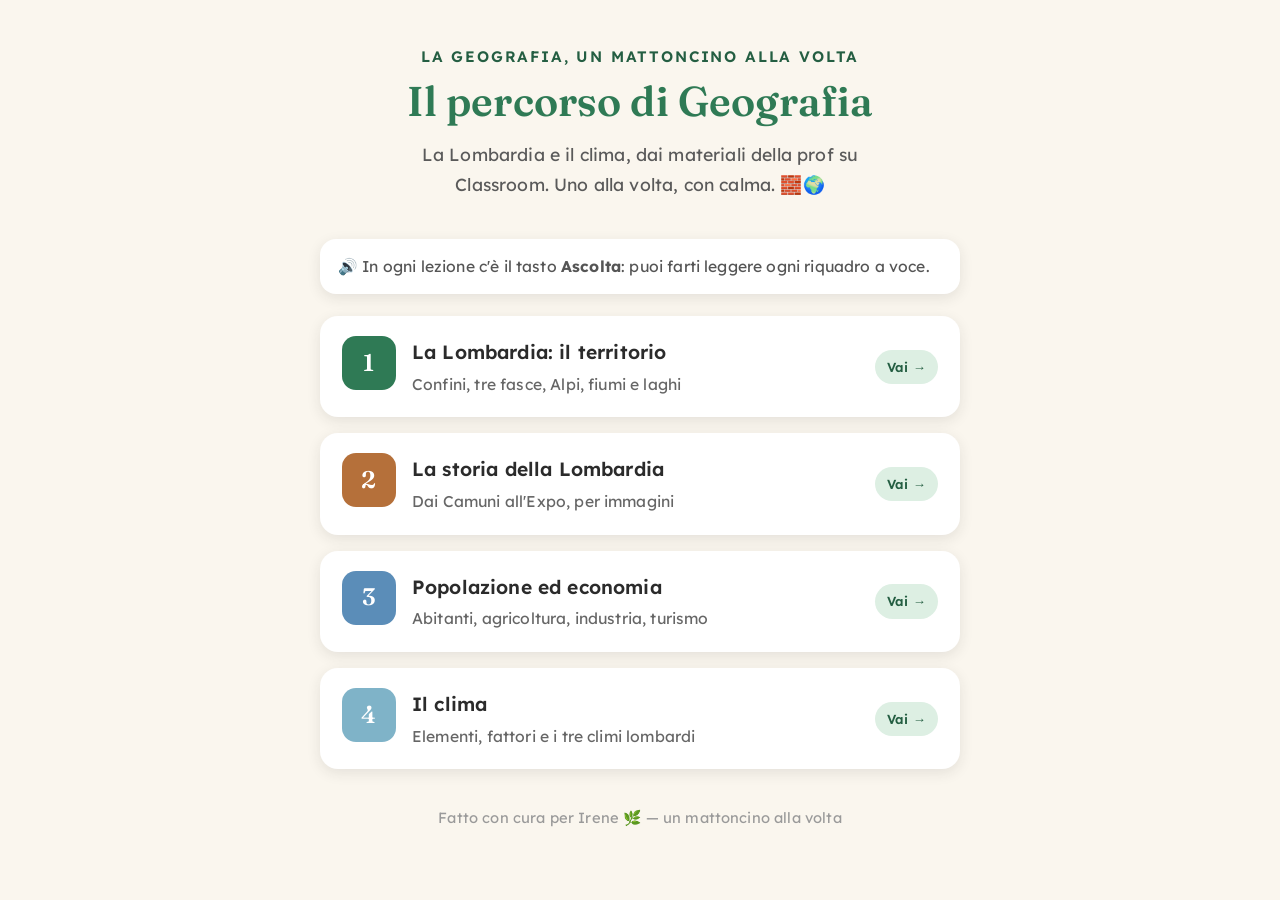
==== index.html @ 4c2436dd "Geografia di Irene: 4 mattoncini (territorio, storia, popolazione ed economia, clima) Fatti sui PDF " ====
<!DOCTYPE html>
<html lang="it">
<head>
<meta charset="UTF-8">
<meta name="viewport" content="width=device-width, initial-scale=1.0">
<title>Geografia di Irene — Percorso</title>
<link rel="manifest" href="manifest.json">
<meta name="theme-color" content="#FAF6EE">
<meta name="apple-mobile-web-app-capable" content="yes">
<meta name="apple-mobile-web-app-status-bar-style" content="default">
<meta name="apple-mobile-web-app-title" content="Geografia di Irene">
<link rel="apple-touch-icon" href="icon-180.png">
<link rel="icon" type="image/png" sizes="192x192" href="icon-192.png">
<link rel="preconnect" href="https://fonts.googleapis.com">
<link rel="preconnect" href="https://fonts.gstatic.com" crossorigin>
<link href="https://fonts.googleapis.com/css2?family=Lexend:wght@400;500;600;700&family=Fraunces:opsz,wght@9..144,500;9..144,600&display=swap" rel="stylesheet">
<style>
  :root{
    --crema:#FAF6EE; --inchiostro:#2B2B2B;
    --accent:#2F7A55; --accent-scuro:#245E42;
    --azzurro:#7FB3C8; --verde:#5BA17A; --giallo:#E0A82E;
    --ombra:rgba(43,43,43,0.10);
  }
  *{margin:0;padding:0;box-sizing:border-box;}
  body{font-family:'Lexend',sans-serif;background:var(--crema);color:var(--inchiostro);
    line-height:1.7;letter-spacing:0.01em;padding:24px 16px 60px;min-height:100vh;}
  .wrap{max-width:640px;margin:0 auto;}
  header{text-align:center;margin:20px 0 40px;}
  .occhiello{font-size:0.95rem;font-weight:600;color:var(--accent-scuro);
    text-transform:uppercase;letter-spacing:0.12em;margin-bottom:8px;}
  h1{font-family:'Fraunces',serif;font-weight:600;font-size:2.6rem;line-height:1.15;margin-bottom:14px;color:var(--accent);}
  .sub{font-size:1.1rem;color:#5a5a5a;max-width:460px;margin:0 auto;}
  .step{display:flex;align-items:stretch;gap:16px;text-decoration:none;color:inherit;
    background:#fff;border-radius:18px;padding:18px 20px;margin-bottom:16px;
    box-shadow:0 4px 14px var(--ombra);border:2px solid transparent;
    transition:transform .15s ease,box-shadow .15s ease,border-color .15s ease;}
  .step:hover{transform:translateY(-3px);box-shadow:0 10px 24px var(--ombra);border-color:var(--accent);}
  .num{flex-shrink:0;width:54px;height:54px;border-radius:14px;display:flex;align-items:center;
    justify-content:center;font-family:'Fraunces',serif;font-size:1.5rem;font-weight:600;color:#fff;}
  .c1{background:var(--accent);} .c2{background:#B5703A;} .c3{background:#5B8DB8;} .c4{background:var(--azzurro);}
  .info{flex:1;min-width:0;}
  .info h2{font-size:1.2rem;font-weight:600;margin-bottom:2px;}
  .info p{font-size:0.98rem;color:#666;}
  .badge{flex-shrink:0;align-self:center;font-size:0.82rem;font-weight:600;
    padding:6px 12px;border-radius:99px;white-space:nowrap;background:#DDEFE3;color:var(--accent-scuro);}
  .nota{background:#fff;border-radius:16px;padding:14px 18px;margin:0 0 22px;box-shadow:0 4px 14px var(--ombra);font-size:0.98rem;color:#555;}
  footer{text-align:center;margin-top:36px;font-size:0.92rem;color:#9a9a9a;}
</style>
</head>
<body>
<div class="wrap">
  <header>
    <div class="occhiello">La geografia, un mattoncino alla volta</div>
    <h1>Il percorso di Geografia</h1>
    <p class="sub">La Lombardia e il clima, dai materiali della prof su Classroom. Uno alla volta, con calma. 🧱🌍</p>
  </header>

  <div class="nota">🔊 In ogni lezione c'è il tasto <b>Ascolta</b>: puoi farti leggere ogni riquadro a voce.</div>

  <a class="step" href="lombardia.html">
    <div class="num c1">1</div>
    <div class="info"><h2>La Lombardia: il territorio</h2><p>Confini, tre fasce, Alpi, fiumi e laghi</p></div>
    <span class="badge">Vai →</span>
  </a>

  <a class="step" href="storia.html">
    <div class="num c2">2</div>
    <div class="info"><h2>La storia della Lombardia</h2><p>Dai Camuni all'Expo, per immagini</p></div>
    <span class="badge">Vai →</span>
  </a>

  <a class="step" href="economia.html">
    <div class="num c3">3</div>
    <div class="info"><h2>Popolazione ed economia</h2><p>Abitanti, agricoltura, industria, turismo</p></div>
    <span class="badge">Vai →</span>
  </a>

  <a class="step" href="clima.html">
    <div class="num c4">4</div>
    <div class="info"><h2>Il clima</h2><p>Elementi, fattori e i tre climi lombardi</p></div>
    <span class="badge">Vai →</span>
  </a>

  <footer>Fatto con cura per Irene 🌿 — un mattoncino alla volta</footer>
</div>

<script>
  if ('serviceWorker' in navigator) {
    navigator.serviceWorker.register('./service-worker.js');
  }
</script>
</body>
</html>
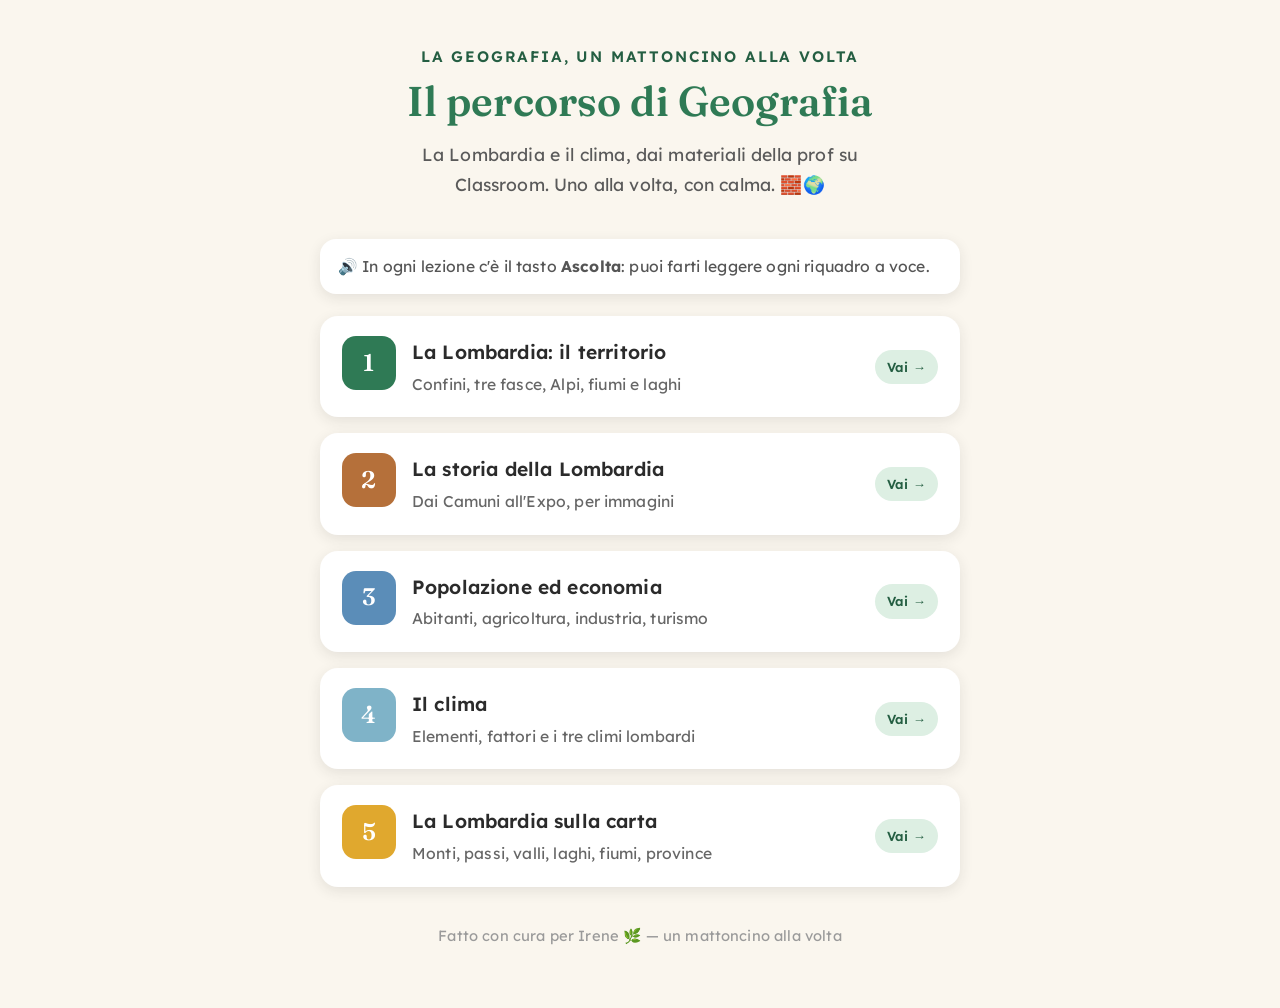
==== commit 15734383: "Mattoncino 5 "La Lombardia sulla carta" + audio + allenamento + cache v4 Dai due PDF nuovi della pro" ====
--- a/index.html
+++ b/index.html
@@ -37,7 +37,7 @@
   .step:hover{transform:translateY(-3px);box-shadow:0 10px 24px var(--ombra);border-color:var(--accent);}
   .num{flex-shrink:0;width:54px;height:54px;border-radius:14px;display:flex;align-items:center;
     justify-content:center;font-family:'Fraunces',serif;font-size:1.5rem;font-weight:600;color:#fff;}
-  .c1{background:var(--accent);} .c2{background:#B5703A;} .c3{background:#5B8DB8;} .c4{background:var(--azzurro);}
+  .c1{background:var(--accent);} .c2{background:#B5703A;} .c3{background:#5B8DB8;} .c4{background:var(--azzurro);} .c5{background:var(--giallo);}
   .info{flex:1;min-width:0;}
   .info h2{font-size:1.2rem;font-weight:600;margin-bottom:2px;}
   .info p{font-size:0.98rem;color:#666;}
@@ -81,6 +81,12 @@
     <span class="badge">Vai →</span>
   </a>
 
+  <a class="step" href="carta.html">
+    <div class="num c5">5</div>
+    <div class="info"><h2>La Lombardia sulla carta</h2><p>Monti, passi, valli, laghi, fiumi, province</p></div>
+    <span class="badge">Vai →</span>
+  </a>
+
   <footer>Fatto con cura per Irene 🌿 — un mattoncino alla volta</footer>
 </div>
 
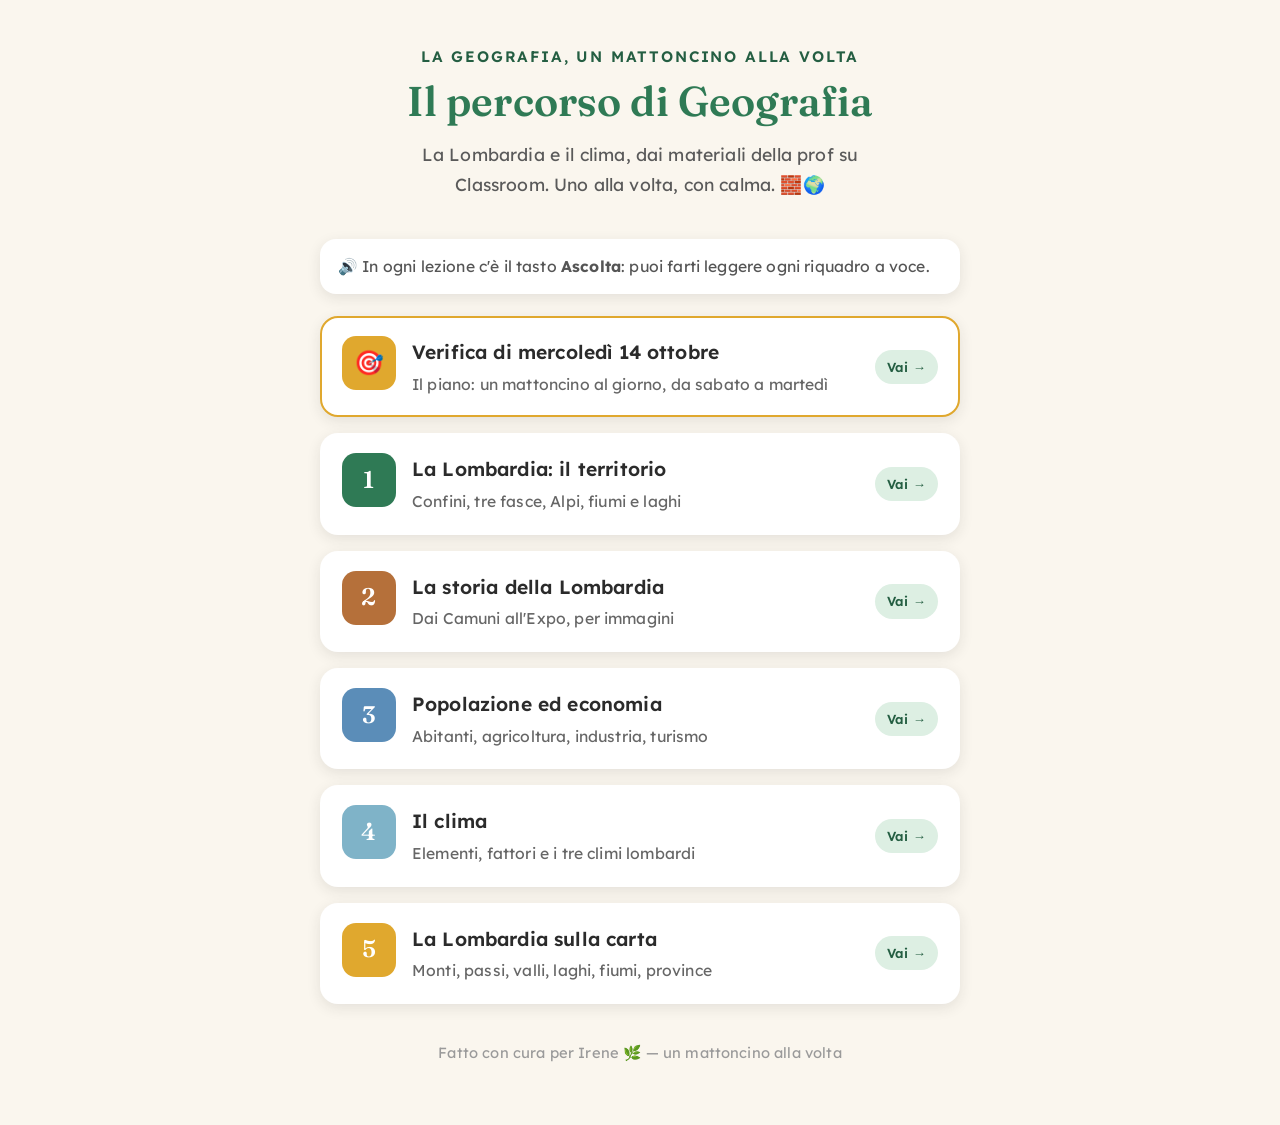
==== commit fa6c2752: "Piano per la verifica sulla Lombardia del 14/10: un mattoncino al giorno (sab-mar) + 8 audio + cache" ====
--- a/index.html
+++ b/index.html
@@ -57,6 +57,12 @@
 
   <div class="nota">🔊 In ogni lezione c'è il tasto <b>Ascolta</b>: puoi farti leggere ogni riquadro a voce.</div>
 
+  <a class="step" href="piano-lombardia.html" style="border-color:var(--giallo)">
+    <div class="num c5">🎯</div>
+    <div class="info"><h2>Verifica di mercoledì 14 ottobre</h2><p>Il piano: un mattoncino al giorno, da sabato a martedì</p></div>
+    <span class="badge">Vai →</span>
+  </a>
+
   <a class="step" href="lombardia.html">
     <div class="num c1">1</div>
     <div class="info"><h2>La Lombardia: il territorio</h2><p>Confini, tre fasce, Alpi, fiumi e laghi</p></div>
